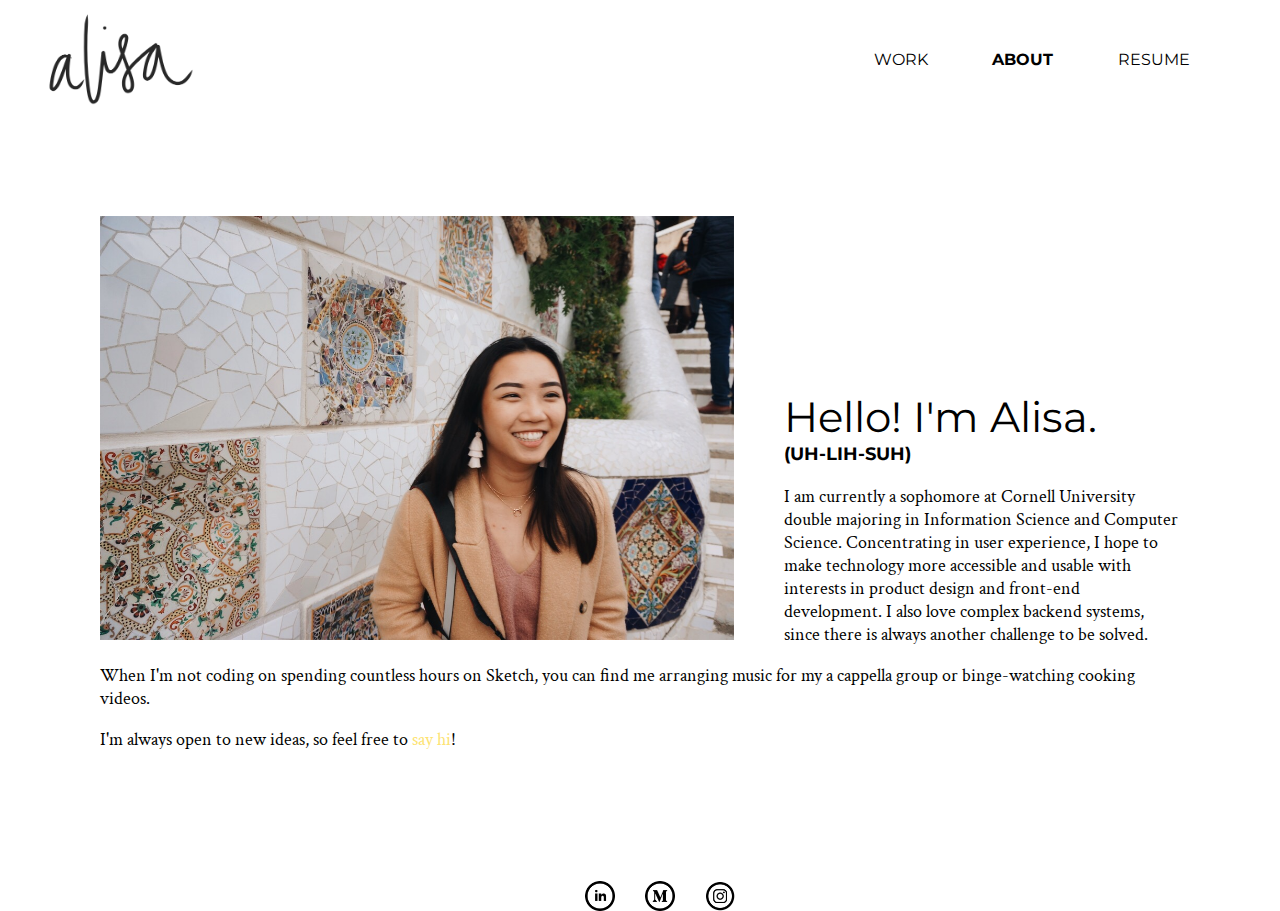
==== about.html @ 79a295af "update commit" ====
<!DOCTYPE html>
<html lang="en">
<head>  
    <meta charset='UTF-8'/>
    <meta name='viewport' content='width=device-width, initial-scale=1'/>

    <title>About</title>
    <link rel="icon" href="../images/icon.png">

    <link rel='stylesheet' type='text/css' href='../styles/styles.css' media='all'/>
    <link rel='stylesheet' type='text/css' href='../styles/mobile.css' media='all'/>
</head>
<body>

    <nav>
        <div id='nav'>
            <div><li><a href='../index'><img src='../images/signature.PNG'></a></div>
            <div>
                <ul>
                    <li><a href='../index'>Work</a>
                    <li class='current'><a href='../about'>About</a>
                    <li><a href='media/AlisaWong_Resume.pdf' target='_blank'>Resume</a>
                </ul>
            </div>
        </div>
    </nav>

    <div class='about'>
        <div class='aboutTop'>
            <div id='aboutImg'><img src='../images/me.jpg'></div>

            <div id='aboutTxt'>
                <h1>Hello! I'm Alisa.</h1>
                <h2>(uh-lih-suh)</h2>
                <p>I am currently a sophomore at Cornell University double majoring in Information Science and Computer Science. Concentrating in user experience, I hope to make technology more accessible and usable with interests in product design and front-end development. I also love complex backend systems, since there is always another challenge to be solved.</p>
            </div>
        </div>
        <p>When I'm not coding on spending countless hours on Sketch, you can find me arranging music for my a cappella group or binge-watching cooking videos. </p>
        <p>I'm always open to new ideas, so feel free to <a href='alisaswong@gmail.com'> say hi</a>!</p>
    </div>

</body>
<footer>
        <a href='https://www.linkedin.com/in/alisa-wong-278019158/' target='_blank'>
            <div class='mediaIcon'>
                <img class='hover' src='../images/linkedin2.png'>
                <img class='top' src='../images/linkedin.png'>
            </div>
        </a>
        <a href='https://medium.com/@aw695' target='_blank'>
            <div class='mediaIcon'>
                <img class='hover' src='../images/medium2.png'>
                <img class='top' src='../images/medium.png'>
            </div>
        </a>
        <a href='https://www.instagram.com/alisssaaaaaa/' target='_blank'>
            <div class='mediaIcon'>
                <img class='hover' src='../images/instagram2.png'>
                <img class='top' src='../images/instagram.png'>
            </div>
        </a>
    </footer>
</html>
---- styles/styles.css ----
@import url('https://fonts.googleapis.com/css?family=Montserrat:semi-bold,light|Crimson+Text');

body {
    font-family: 'Crimson Text', serif;
    margin: 0px;
}

p {
    font-size: 18px;
}

h1 {
    font-family: Montserrat;
    font-weight: normal;
    font-size: 42px;
    margin-bottom: 50px;
}

a:link, a:visited {
    color: #FDE372;
    text-decoration: none;
}

/** Navigation Styling */
#nav {
    display: flex;
    flex-direction: row;
    justify-content: space-between;
}

#nav ul {
    margin-top: 50px;
    margin-right: 30px;
}

#nav li {
    list-style-type: none;
    display: inline;
    margin-right: 60px;
    text-transform: uppercase;
    font-family: Montserrat, serif;
}

nav a:link, nav a:visited {
    color: black;
    text-decoration: none;
}

nav img {
    height: 100px;
    margin-top: 10px;
}

.current {
    font-weight: bold;
}

nav a:hover {
    font-weight: bold;
    color: #FDE372;
}

/** Home Styling */
.home {
    margin: 100px 50px;
    display: flex;
    flex-direction: row;
    flex-wrap: wrap;
    justify-content: space-evenly;
}

h2 {
    font-family: Montserrat, sans-serif;
    text-transform: uppercase;
    font-size: 18px;
    margin-bottom: 0px;
}

.home p {
    margin-top: 0px;
    font-size: 16px;
}

.box {
    width: 25%;
    overflow: hidden;
    margin: auto 30px;
}

.box img {
    max-width: 100%;
    -moz-transition: all 0.3s;
    -webkit-transition: all 0.3s;
    transition: all 0.3s;
}

.box:hover img {
    -moz-transform: scale(1.1);
    -webkit-transform: scale(1.1);
    transform: scale(1.1);
}

/** Work Pages */
#backButton {
    width: 75px;
    position: fixed;
    left: 50px;
    top: 210px;
}

.project {
    margin: 100px 200px;
}

.photos {
    display: flex;
    flex-direction: row;
    justify-content: center;
    margin-top: 75px;
    margin-bottom: 30px;
}

.photos img {
    height: 200px;
    margin: auto 10px;
}

.caption {
    color: #CDCDCD;
    display: flex;
    justify-content: space-evenly;
}

/** About Styling */
.about {
    margin: 100px 100px;
}

.aboutTop {
    display: flex;
}

#aboutImg {
    margin-right: 50px;
}

#aboutImg img {
    width: 100%;
    margin: 0px;
}

#aboutTxt {
    width: 70%;
    display: flex;
    flex-direction: column;
    justify-content: flex-end;
}

.about h1, .aboutTop p {
    margin: 0px;
}

.about h2 {
    margin: 0px 0px 20px 0px;
}

/** Footer Styling */
footer {
    display: flex;
    justify-content: center;
}

.mediaIcon {
    position: relative;
    margin: 30px;
}

.mediaIcon img {
    position: absolute;
    margin-bottom: 50px;
}

footer img {
    margin: auto 5px;
    -webkit-transition: opacity 0.2s ease-in-out;
    -moz-transition: opacity 0.2s ease-in-out;
    -o-transition: opacity 0.2s ease-in-out;
    transition: opacity 0.2s ease-in-out;
    width: 30px;
}

.top:hover {
    opacity: 0;
}
---- styles/mobile.css ----
@media (max-width: 850px) {

    .body {
        flex-direction: column;
    }

    .box {
        width: 75%;
        margin: auto;
        margin-top: 50px;
    }

    h2 {
        margin-top: 30px;
        font-size: 26px;
    }

    .home p {
        font-size: 18px;
    }
}
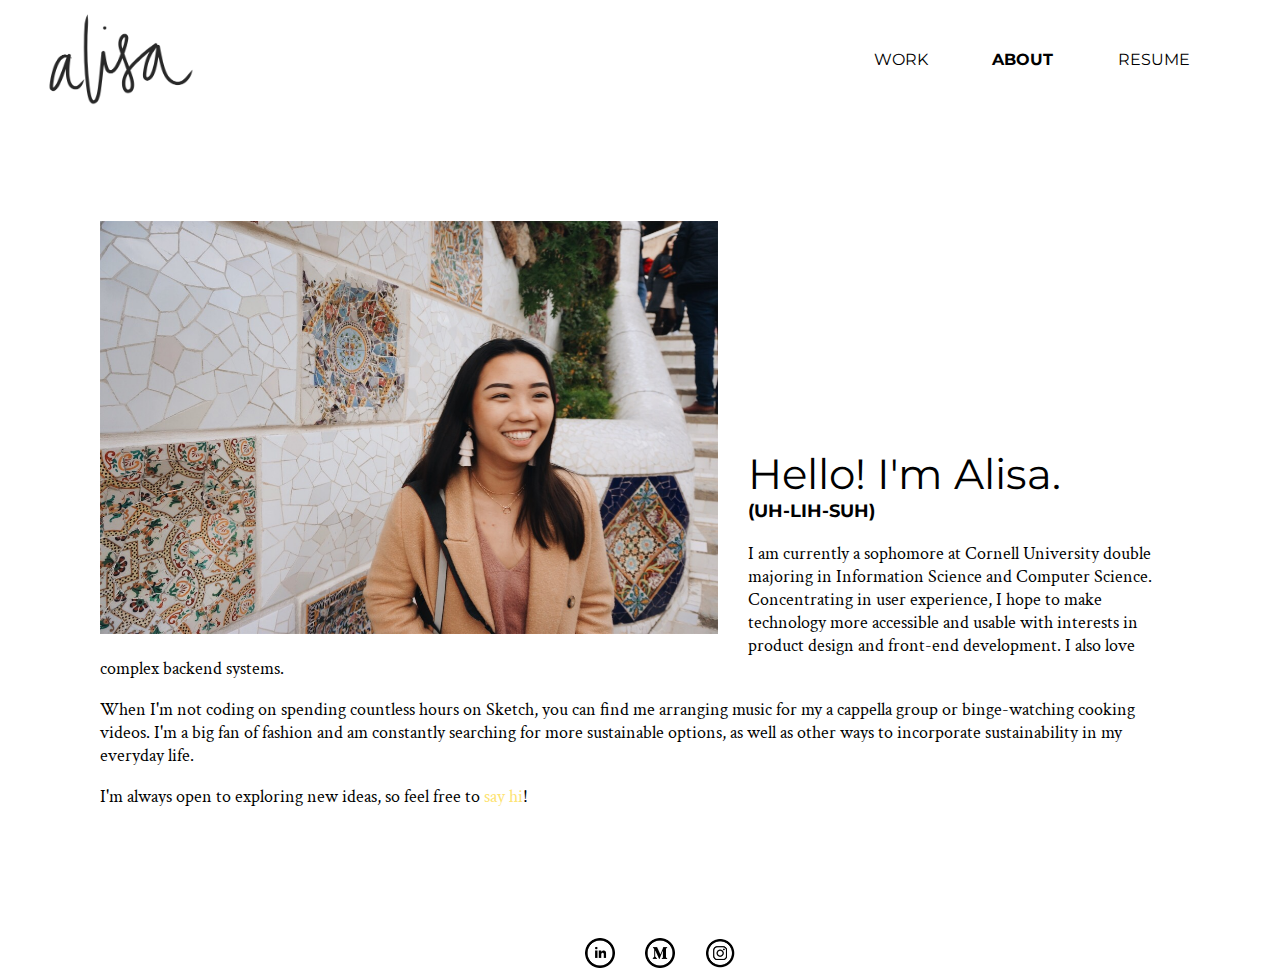
==== commit 8e4cbba4: "update about" ====
--- a/about.html
+++ b/about.html
@@ -28,15 +28,12 @@
     <div class='about'>
         <div class='aboutTop'>
             <div id='aboutImg'><img src='../images/me.jpg'></div>
-
-            <div id='aboutTxt'>
-                <h1>Hello! I'm Alisa.</h1>
-                <h2>(uh-lih-suh)</h2>
-                <p>I am currently a sophomore at Cornell University double majoring in Information Science and Computer Science. Concentrating in user experience, I hope to make technology more accessible and usable with interests in product design and front-end development. I also love complex backend systems, since there is always another challenge to be solved.</p>
-            </div>
+            <h1>Hello! I'm Alisa.</h1>
+            <h2>(uh-lih-suh)</h2>
+            <p>I am currently a sophomore at Cornell University double majoring in Information Science and Computer Science. Concentrating in user experience, I hope to make technology more accessible and usable with interests in product design and front-end development. I also love complex backend systems.</p>
+            <p>When I'm not coding on spending countless hours on Sketch, you can find me arranging music for my a cappella group or binge-watching cooking videos. I'm a big fan of fashion and am constantly searching for more sustainable options, as well as other ways to incorporate sustainability in my everyday life.</p>
+            <p>I'm always open to exploring new ideas, so feel free to <a href='alisaswong@gmail.com'> say hi</a>!</p>
         </div>
-        <p>When I'm not coding on spending countless hours on Sketch, you can find me arranging music for my a cappella group or binge-watching cooking videos. </p>
-        <p>I'm always open to new ideas, so feel free to <a href='alisaswong@gmail.com'> say hi</a>!</p>
     </div>
 
 </body>
--- a/styles/styles.css
+++ b/styles/styles.css
@@ -137,7 +137,7 @@
 }
 
 .aboutTop {
-    display: flex;
+    padding-top: 5px;
 }
 
 #aboutImg {
@@ -145,19 +145,14 @@
 }
 
 #aboutImg img {
-    width: 100%;
-    margin: 0px;
+    width: 60%;
+    margin: auto 30px 20px auto;
+    float: left;
 }
 
-#aboutTxt {
-    width: 70%;
-    display: flex;
-    flex-direction: column;
-    justify-content: flex-end;
-}
-
-.about h1, .aboutTop p {
-    margin: 0px;
+.aboutTop h1 {
+    margin-top: 21%;
+    margin-bottom: 0px;
 }
 
 .about h2 {
@@ -166,6 +161,7 @@
 
 /** Footer Styling */
 footer {
+    width: 100%;
     display: flex;
     justify-content: center;
 }
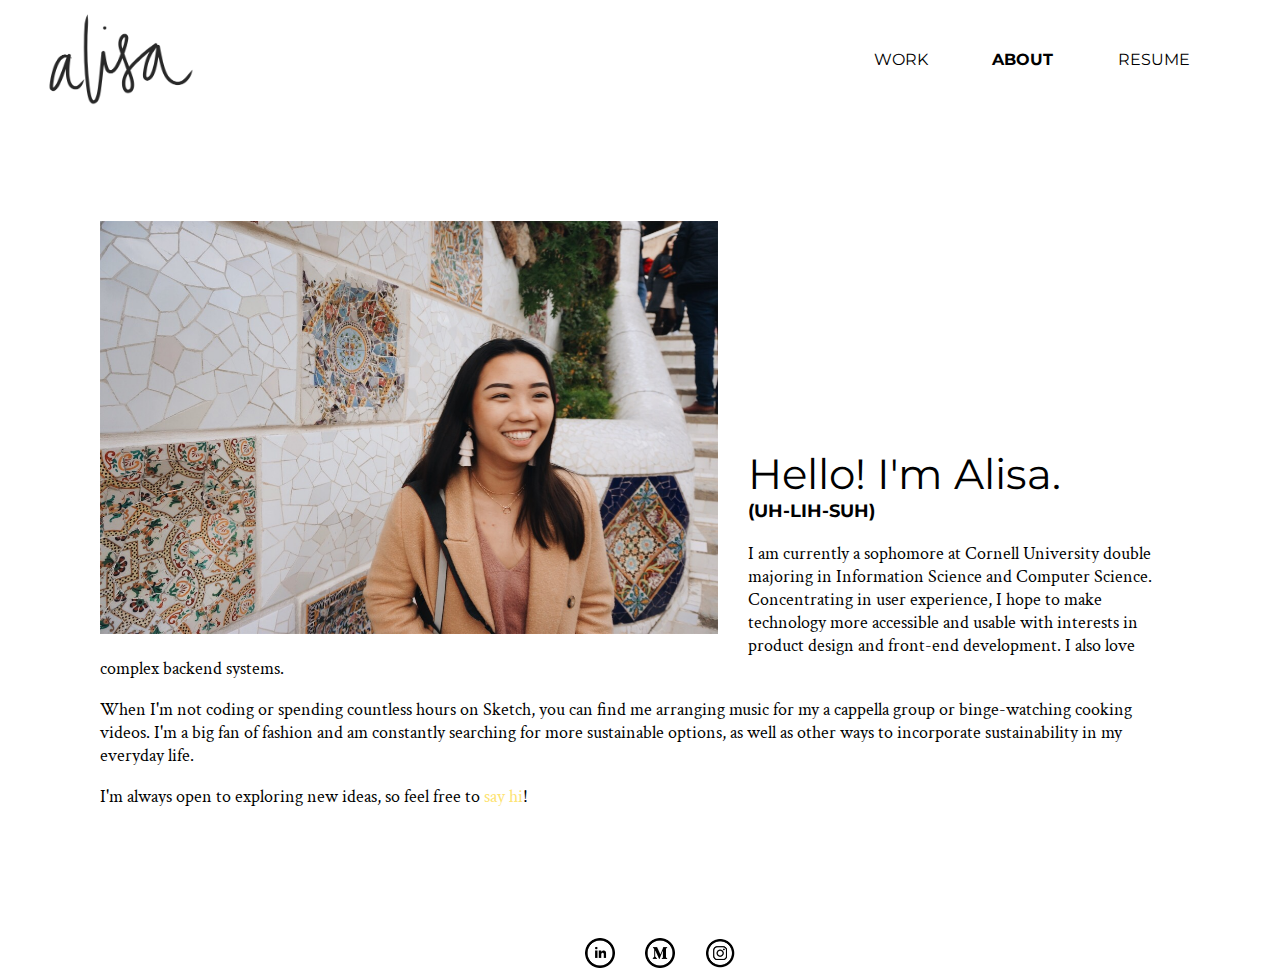
==== commit 191ad02f: "typo" ====
--- a/about.html
+++ b/about.html
@@ -31,7 +31,7 @@
             <h1>Hello! I'm Alisa.</h1>
             <h2>(uh-lih-suh)</h2>
             <p>I am currently a sophomore at Cornell University double majoring in Information Science and Computer Science. Concentrating in user experience, I hope to make technology more accessible and usable with interests in product design and front-end development. I also love complex backend systems.</p>
-            <p>When I'm not coding on spending countless hours on Sketch, you can find me arranging music for my a cappella group or binge-watching cooking videos. I'm a big fan of fashion and am constantly searching for more sustainable options, as well as other ways to incorporate sustainability in my everyday life.</p>
+            <p>When I'm not coding or spending countless hours on Sketch, you can find me arranging music for my a cappella group or binge-watching cooking videos. I'm a big fan of fashion and am constantly searching for more sustainable options, as well as other ways to incorporate sustainability in my everyday life.</p>
             <p>I'm always open to exploring new ideas, so feel free to <a href='alisaswong@gmail.com'> say hi</a>!</p>
         </div>
     </div>
--- a/styles/styles.css
+++ b/styles/styles.css
@@ -131,6 +131,27 @@
     justify-content: space-evenly;
 }
 
+.construction {
+    margin: auto;
+    width: 615px;
+}
+
+h1.construction {
+    margin-top: 50px;
+}
+
+p.construction {
+    margin-top: 20px;
+    margin-bottom: 50px;
+}
+
+.construction a:link, .construction a:visited {
+    color: #FDE372;
+}
+
+.construction a:hover {
+    color: black;
+}
 /** About Styling */
 .about {
     margin: 100px 100px;
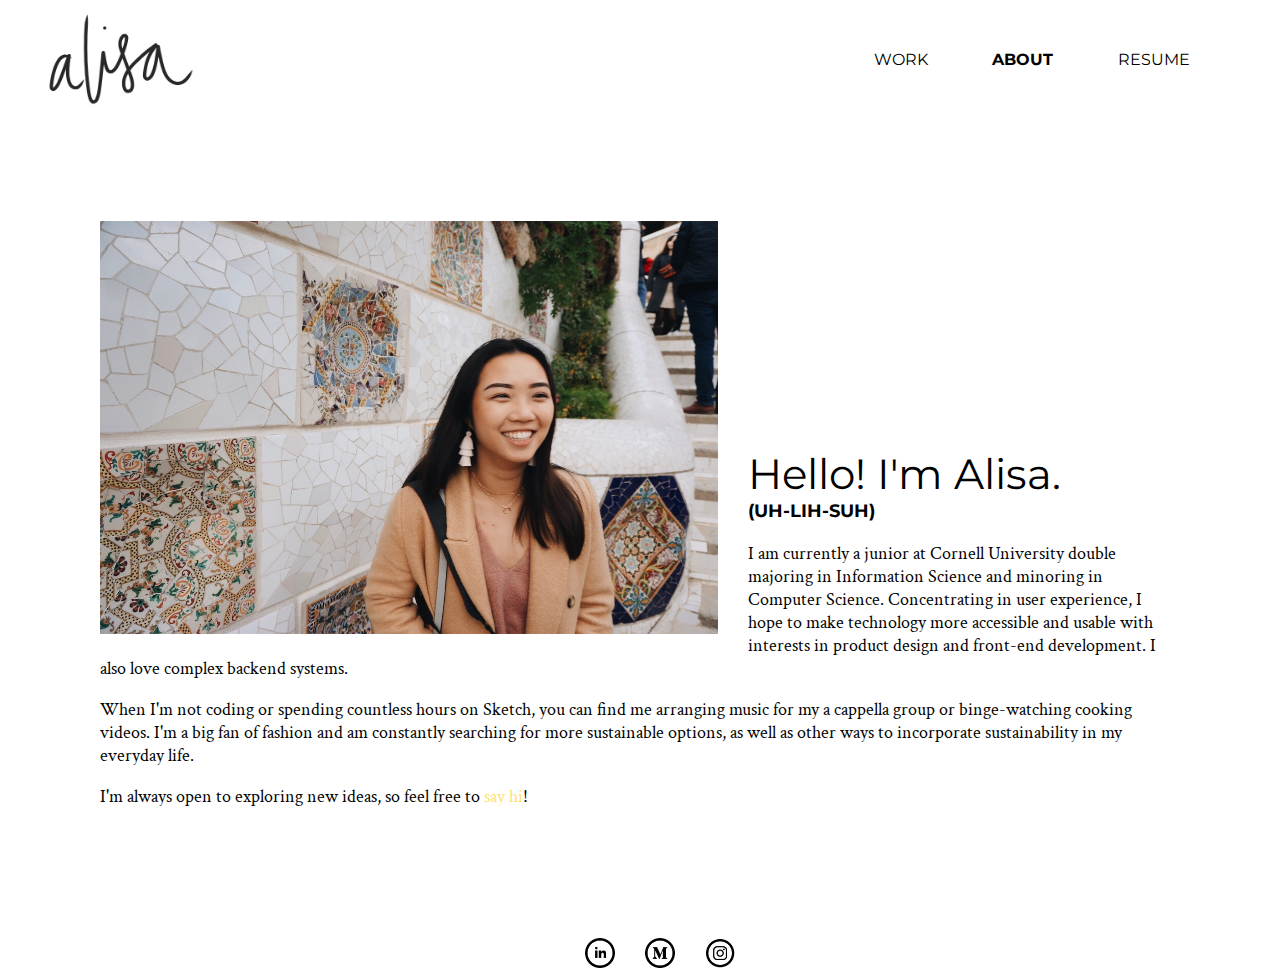
==== commit ca3aeed4: "update bio" ====
--- a/about.html
+++ b/about.html
@@ -14,12 +14,12 @@
 
     <nav>
         <div id='nav'>
-            <div><li><a href='../index'><img src='../images/signature.PNG'></a></div>
+            <div><a href='../index'><img src='../images/signature.PNG' alt='Alisa'></a></div>
             <div>
                 <ul>
                     <li><a href='../index'>Work</a>
                     <li class='current'><a href='../about'>About</a>
-                    <li><a href='media/AlisaWong_Resume.pdf' target='_blank'>Resume</a>
+                    <li><a href='media/AlisaWong_CSResume2019.pdf' target='_blank'>Resume</a>
                 </ul>
             </div>
         </div>
@@ -27,34 +27,34 @@
 
     <div class='about'>
         <div class='aboutTop'>
-            <div id='aboutImg'><img src='../images/me.jpg'></div>
+            <div id='aboutImg'><img src='../images/me.jpg' alt='Me'></div>
             <h1>Hello! I'm Alisa.</h1>
             <h2>(uh-lih-suh)</h2>
-            <p>I am currently a sophomore at Cornell University double majoring in Information Science and Computer Science. Concentrating in user experience, I hope to make technology more accessible and usable with interests in product design and front-end development. I also love complex backend systems.</p>
+            <p>I am currently a junior at Cornell University double majoring in Information Science and minoring in Computer Science. Concentrating in user experience, I hope to make technology more accessible and usable with interests in product design and front-end development. I also love complex backend systems.</p>
             <p>When I'm not coding or spending countless hours on Sketch, you can find me arranging music for my a cappella group or binge-watching cooking videos. I'm a big fan of fashion and am constantly searching for more sustainable options, as well as other ways to incorporate sustainability in my everyday life.</p>
             <p>I'm always open to exploring new ideas, so feel free to <a href='alisaswong@gmail.com'> say hi</a>!</p>
         </div>
     </div>
 
-</body>
-<footer>
+    <footer>
         <a href='https://www.linkedin.com/in/alisa-wong-278019158/' target='_blank'>
             <div class='mediaIcon'>
-                <img class='hover' src='../images/linkedin2.png'>
-                <img class='top' src='../images/linkedin.png'>
+                <img class='hover' src='../images/linkedin2.png' alt='LinkedIn'>
+                <img class='top' src='../images/linkedin.png' alt='LinkedIn'>
             </div>
         </a>
         <a href='https://medium.com/@aw695' target='_blank'>
             <div class='mediaIcon'>
-                <img class='hover' src='../images/medium2.png'>
-                <img class='top' src='../images/medium.png'>
+                <img class='hover' src='../images/medium2.png' alt='Medium'>
+                <img class='top' src='../images/medium.png' alt='Medium'>
             </div>
         </a>
         <a href='https://www.instagram.com/alisssaaaaaa/' target='_blank'>
             <div class='mediaIcon'>
-                <img class='hover' src='../images/instagram2.png'>
-                <img class='top' src='../images/instagram.png'>
+                <img class='hover' src='../images/instagram2.png' alt='Instagram'>
+                <img class='top' src='../images/instagram.png' alt='Instagram'>
             </div>
         </a>
     </footer>
+</body>
 </html>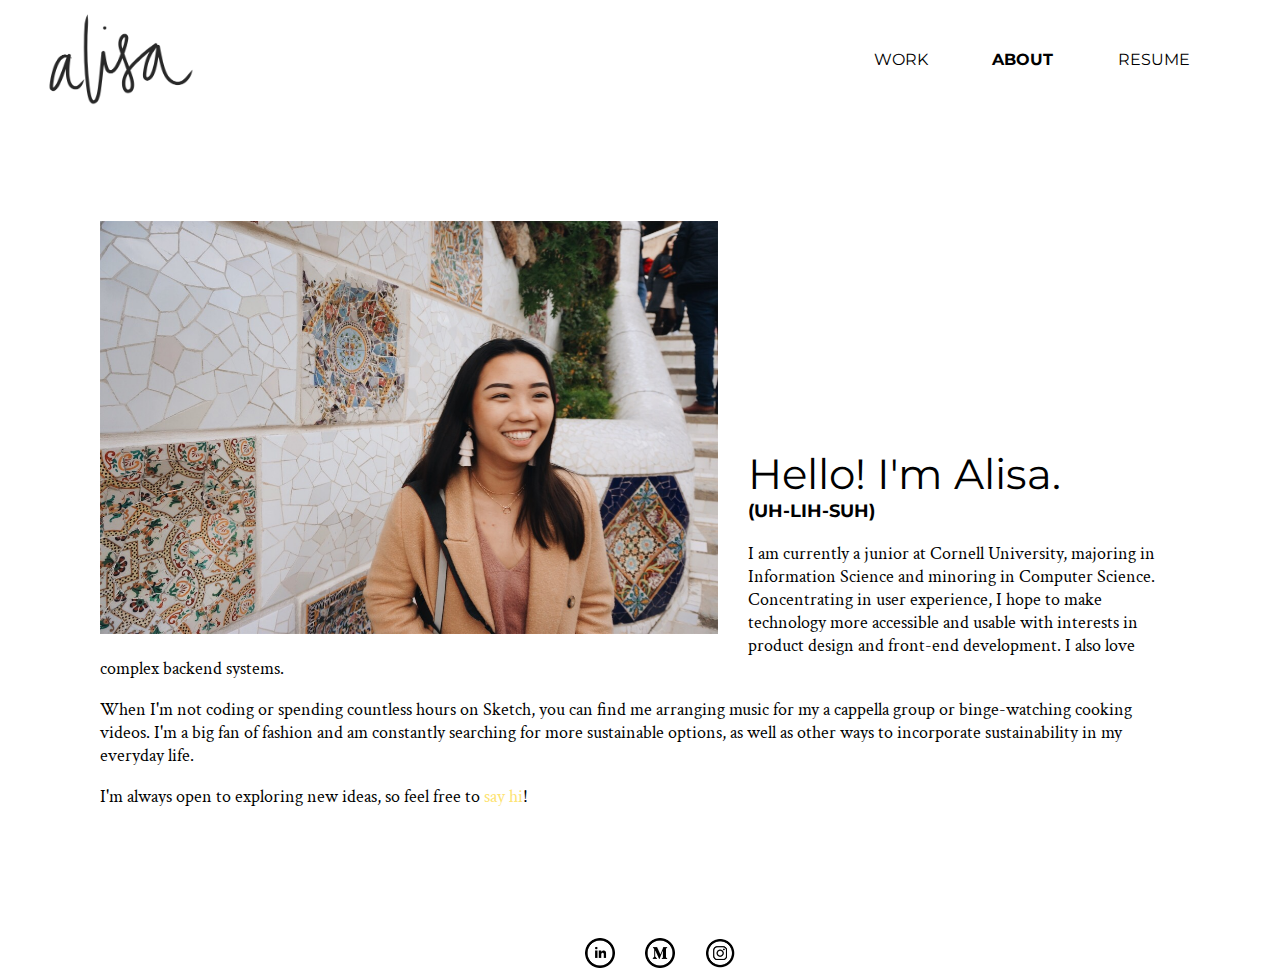
==== commit 33d8aef5: "fix bio" ====
--- a/about.html
+++ b/about.html
@@ -19,7 +19,7 @@
                 <ul>
                     <li><a href='../index'>Work</a>
                     <li class='current'><a href='../about'>About</a>
-                    <li><a href='media/AlisaWong_CSResume2019.pdf' target='_blank'>Resume</a>
+                    <li><a href='alisawong.co/media/AlisaWong_CSResume2019.pdf' target='_blank'>Resume</a>
                 </ul>
             </div>
         </div>
@@ -30,7 +30,7 @@
             <div id='aboutImg'><img src='../images/me.jpg' alt='Me'></div>
             <h1>Hello! I'm Alisa.</h1>
             <h2>(uh-lih-suh)</h2>
-            <p>I am currently a junior at Cornell University double majoring in Information Science and minoring in Computer Science. Concentrating in user experience, I hope to make technology more accessible and usable with interests in product design and front-end development. I also love complex backend systems.</p>
+            <p>I am currently a junior at Cornell University, majoring in Information Science and minoring in Computer Science. Concentrating in user experience, I hope to make technology more accessible and usable with interests in product design and front-end development. I also love complex backend systems.</p>
             <p>When I'm not coding or spending countless hours on Sketch, you can find me arranging music for my a cappella group or binge-watching cooking videos. I'm a big fan of fashion and am constantly searching for more sustainable options, as well as other ways to incorporate sustainability in my everyday life.</p>
             <p>I'm always open to exploring new ideas, so feel free to <a href='alisaswong@gmail.com'> say hi</a>!</p>
         </div>
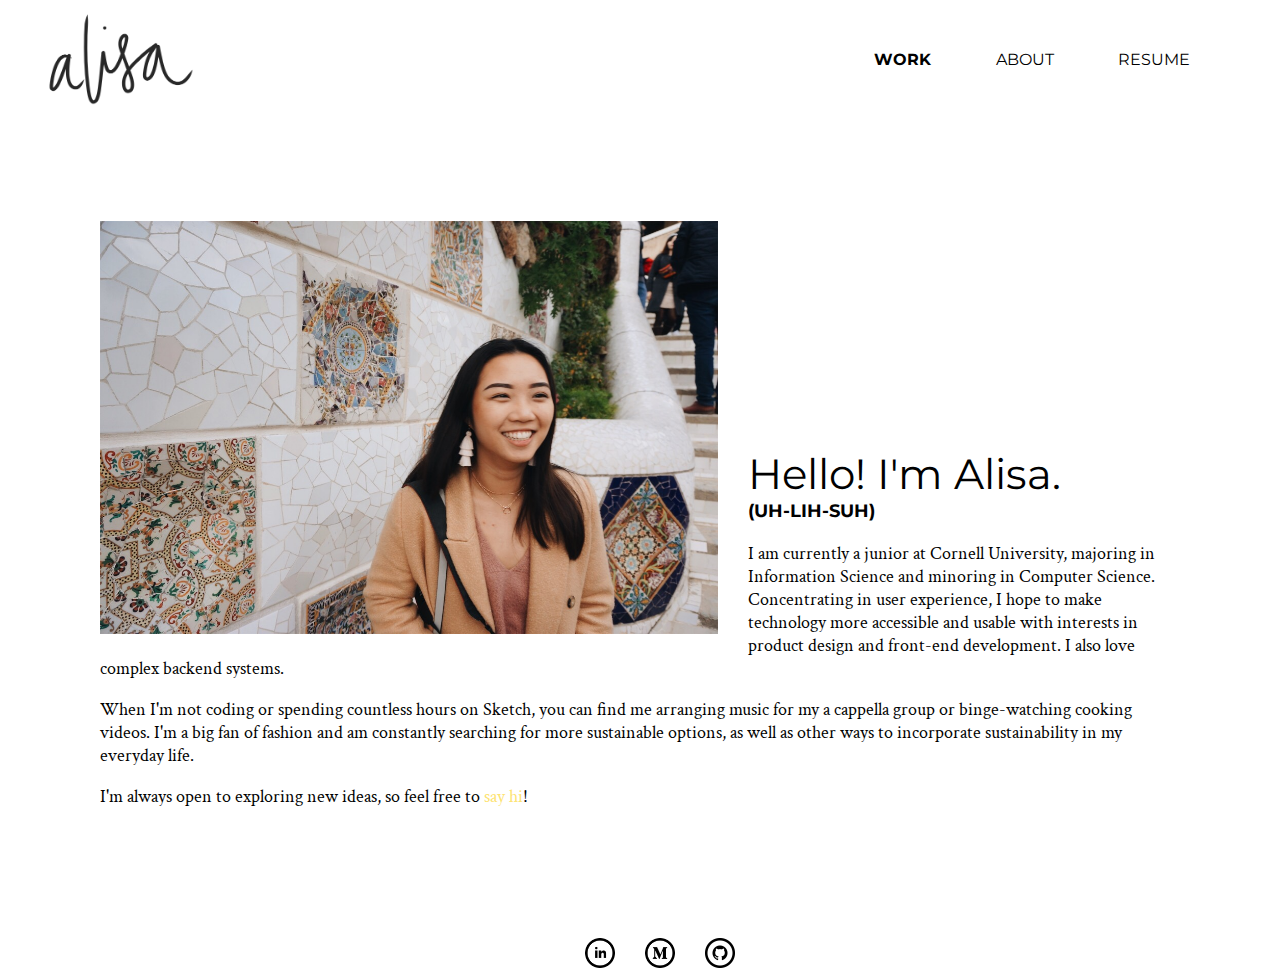
==== commit 54652e13: "fix nav, update resume, add github in footer" ====
--- a/about.html
+++ b/about.html
@@ -14,12 +14,12 @@
 
     <nav>
         <div id='nav'>
-            <div><a href='../index'><img src='../images/signature.PNG' alt='Alisa'></a></div>
+            <div><a href='/index.html'><img src='./images/signature.PNG' alt='Alisa'></a></div>
             <div>
                 <ul>
-                    <li><a href='../index'>Work</a>
-                    <li class='current'><a href='../about'>About</a>
-                    <li><a href='alisawong.co/media/AlisaWong_CSResume2019.pdf' target='_blank'>Resume</a>
+                    <li class='current'><a href='/index.html'>Work</a>
+                    <li><a href='/about.html'>About</a>
+                    <li><a href='/media/SWE2021.pdf' target='_blank'>Resume</a>
                 </ul>
             </div>
         </div>
@@ -49,10 +49,10 @@
                 <img class='top' src='../images/medium.png' alt='Medium'>
             </div>
         </a>
-        <a href='https://www.instagram.com/alisssaaaaaa/' target='_blank'>
+        <a href='https://github.com/alisa-wong' target='_blank'>
             <div class='mediaIcon'>
-                <img class='hover' src='../images/instagram2.png' alt='Instagram'>
-                <img class='top' src='../images/instagram.png' alt='Instagram'>
+                <img class='hover' src='../images/github2.png' alt='Github'>
+                <img class='top' src='../images/github.png' alt='Github'>
             </div>
         </a>
     </footer>
--- a/styles/styles.css
+++ b/styles/styles.css
@@ -1,4 +1,12 @@
 @import url('https://fonts.googleapis.com/css?family=Montserrat:semi-bold,light|Crimson+Text');
+
+/** Reconstruction */
+
+div#temp {
+    margin: 150px 0px 350px 100px;
+}
+
+/** End */
 
 body {
     font-family: 'Crimson Text', serif;
@@ -132,17 +140,13 @@
 }
 
 .construction {
-    margin: auto;
+    margin-top: 100px;
+    margin-left: 200px;
     width: 615px;
 }
 
-h1.construction {
-    margin-top: 50px;
-}
-
-p.construction {
-    margin-top: 20px;
-    margin-bottom: 50px;
+.construction h1 {
+    margin-bottom: 10px;
 }
 
 .construction a:link, .construction a:visited {
